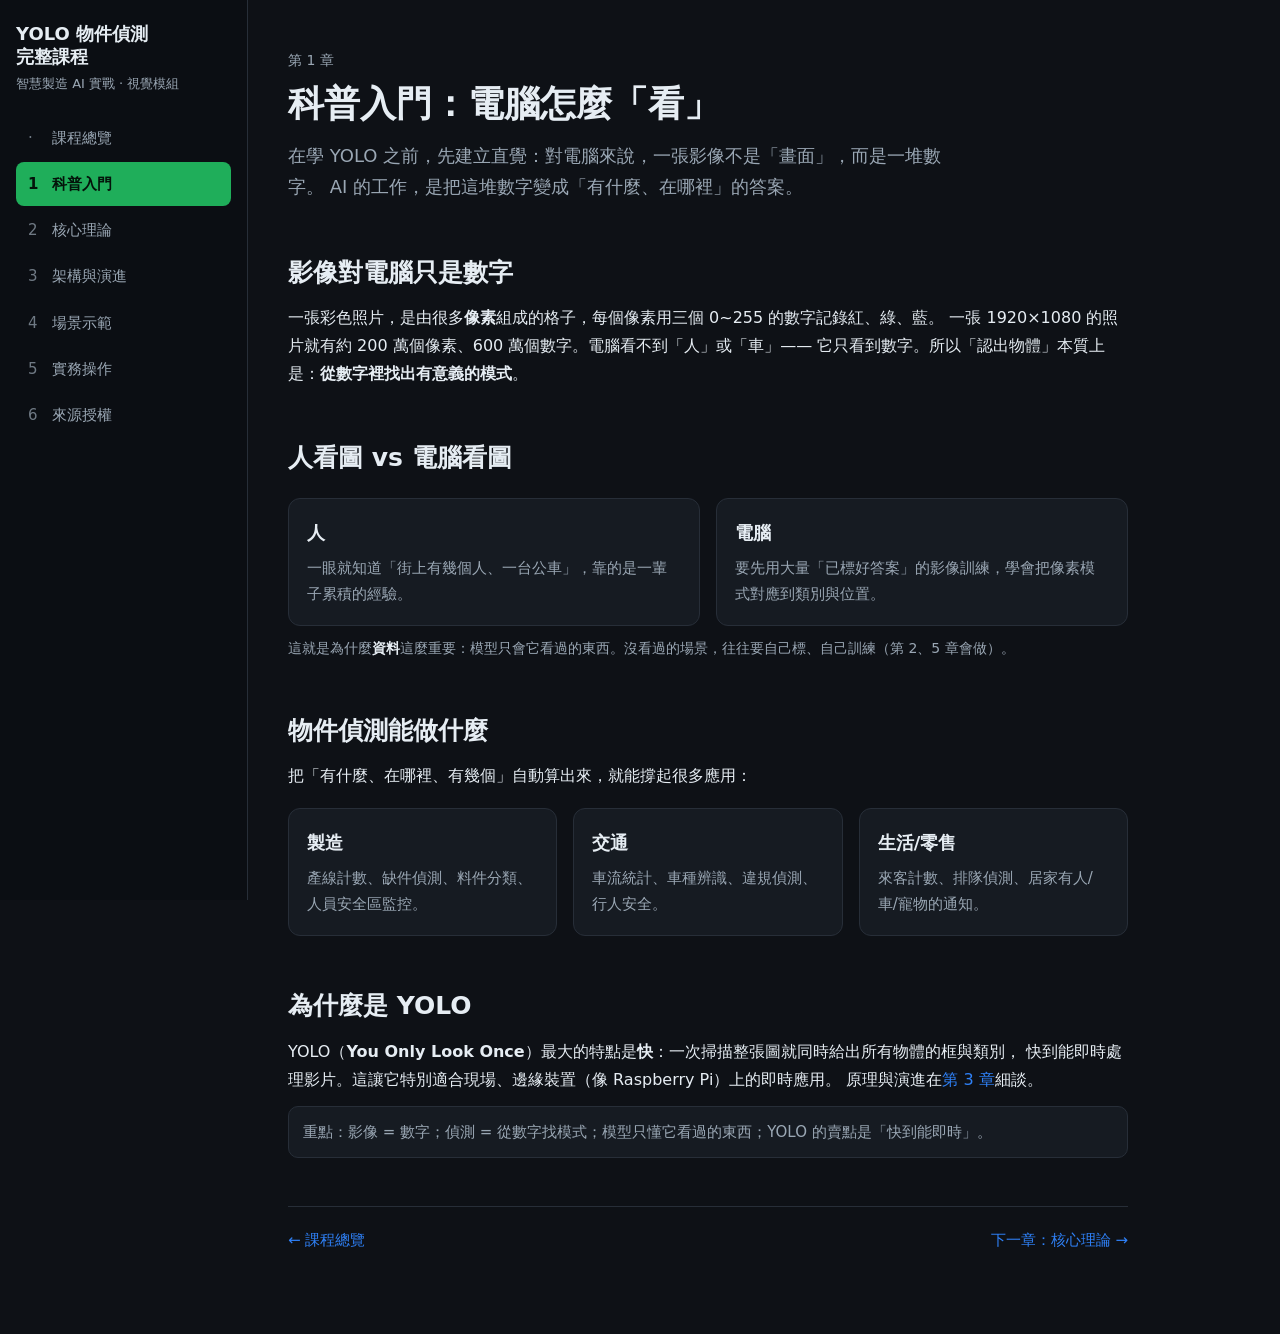
==== docs/01-intro.html @ c96a96fe "feat(course): 擴成完整多頁 YOLO 課程站（科普→理論→架構演進→示範→實務→來源） - docs/ 多頁章節 + assets/style.css 共用設計 + 側邊導覽 - 理論頁" ====
<!doctype html>
<html lang="zh-Hant">
<head>
<meta charset="utf-8">
<meta name="viewport" content="width=device-width, initial-scale=1">
<title>科普入門 — YOLO 物件偵測完整課程</title>
<link rel="stylesheet" href="assets/style.css">
</head>
<body>
<aside class="sb">
  <div class="title">YOLO 物件偵測<br>完整課程</div>
  <div class="sub">智慧製造 AI 實戰 · 視覺模組</div>
  <nav>
    <a href="index.html"><span class="n">·</span> 課程總覽</a>
    <a href="01-intro.html" class="active"><span class="n">1</span> 科普入門</a>
    <a href="02-theory.html"><span class="n">2</span> 核心理論</a>
    <a href="03-architecture.html"><span class="n">3</span> 架構與演進</a>
    <a href="04-demos.html"><span class="n">4</span> 場景示範</a>
    <a href="05-handson.html"><span class="n">5</span> 實務操作</a>
    <a href="06-credits.html"><span class="n">6</span> 來源授權</a>
  </nav>
</aside>
<main>
  <div class="crumb">第 1 章</div>
  <h1>科普入門：電腦怎麼「看」</h1>
  <p class="lead">在學 YOLO 之前，先建立直覺：對電腦來說，一張影像不是「畫面」，而是一堆數字。
  AI 的工作，是把這堆數字變成「有什麼、在哪裡」的答案。</p>

  <h2>影像對電腦只是數字</h2>
  <p>一張彩色照片，是由很多<b>像素</b>組成的格子，每個像素用三個 0~255 的數字記錄紅、綠、藍。
  一張 1920×1080 的照片就有約 200 萬個像素、600 萬個數字。電腦看不到「人」或「車」——
  它只看到數字。所以「認出物體」本質上是：<b>從數字裡找出有意義的模式</b>。</p>

  <h2>人看圖 vs 電腦看圖</h2>
  <div class="grid g2">
    <div class="card"><h3>人</h3><p>一眼就知道「街上有幾個人、一台公車」，靠的是一輩子累積的經驗。</p></div>
    <div class="card"><h3>電腦</h3><p>要先用大量「已標好答案」的影像訓練，學會把像素模式對應到類別與位置。</p></div>
  </div>
  <p class="mut small">這就是為什麼<b>資料</b>這麼重要：模型只會它看過的東西。沒看過的場景，往往要自己標、自己訓練（第 2、5 章會做）。</p>

  <h2>物件偵測能做什麼</h2>
  <p>把「有什麼、在哪裡、有幾個」自動算出來，就能撐起很多應用：</p>
  <div class="grid g3">
    <div class="card"><h3>製造</h3><p>產線計數、缺件偵測、料件分類、人員安全區監控。</p></div>
    <div class="card"><h3>交通</h3><p>車流統計、車種辨識、違規偵測、行人安全。</p></div>
    <div class="card"><h3>生活/零售</h3><p>來客計數、排隊偵測、居家有人/車/寵物的通知。</p></div>
  </div>

  <h2>為什麼是 YOLO</h2>
  <p>YOLO（<b>You Only Look Once</b>）最大的特點是<b>快</b>：一次掃描整張圖就同時給出所有物體的框與類別，
  快到能即時處理影片。這讓它特別適合現場、邊緣裝置（像 Raspberry Pi）上的即時應用。
  原理與演進在<a href="03-architecture.html">第 3 章</a>細談。</p>

  <div class="note">重點：影像 = 數字；偵測 = 從數字找模式；模型只懂它看過的東西；YOLO 的賣點是「快到能即時」。</div>

  <div class="pager">
    <a href="index.html">← 課程總覽</a>
    <a href="02-theory.html">下一章：核心理論 →</a>
  </div>
</main>
</body>
</html>
---- docs/assets/style.css ----
:root{
  --bg:#0e1116; --panel:#161b22; --line:#272e38; --txt:#e6edf3; --mut:#9aa7b4;
  --accent:#1fae5a; --accent2:#2f81f7; --orange:#ff9628; --sb:248px;
}
*{box-sizing:border-box} html{scroll-behavior:smooth}
body{margin:0;background:var(--bg);color:var(--txt);
  font-family:"PingFang TC","Noto Sans TC","Microsoft JhengHei",system-ui,sans-serif;
  line-height:1.75;-webkit-font-smoothing:antialiased}
a{color:var(--accent2);text-decoration:none} a:hover{text-decoration:underline}

/* sidebar */
.sb{position:fixed;top:0;left:0;width:var(--sb);height:100vh;overflow-y:auto;
  background:#0b0e13;border-right:1px solid var(--line);padding:22px 16px}
.sb .title{font-weight:800;font-size:18px;line-height:1.3;margin-bottom:4px}
.sb .sub{color:var(--mut);font-size:13px;margin-bottom:20px}
.sb nav{display:flex;flex-direction:column;gap:2px}
.sb nav a{color:var(--mut);font-size:15px;padding:9px 12px;border-radius:8px;display:flex;gap:10px;align-items:center}
.sb nav a:hover{background:var(--panel);color:var(--txt);text-decoration:none}
.sb nav a.active{background:var(--accent);color:#04130a;font-weight:700}
.sb nav a .n{font-variant-numeric:tabular-nums;opacity:.7;min-width:14px}
.sb nav a.active .n{opacity:1}

/* main */
main{margin-left:var(--sb);max-width:920px;padding:48px 40px 80px}
.crumb{color:var(--mut);font-size:14px;margin-bottom:8px}
h1{font-size:36px;line-height:1.25;margin:0 0 14px}
h2{font-size:25px;margin:40px 0 10px;padding-top:8px}
h3{font-size:18px;margin:22px 0 6px}
p{margin:10px 0} .lead{color:var(--mut);font-size:18px;max-width:680px}
.mut{color:var(--mut)} .small{font-size:14px}
b,strong{color:var(--txt)}

.tag{display:inline-block;font-size:13px;color:var(--accent);border:1px solid var(--accent);
  border-radius:999px;padding:3px 12px;margin-bottom:16px}
.btns{display:flex;gap:12px;flex-wrap:wrap;margin-top:22px}
.btn{display:inline-block;padding:11px 20px;border-radius:8px;font-weight:600;font-size:15px}
.btn.p{background:var(--accent);color:#04130a} .btn.p:hover{text-decoration:none;filter:brightness(1.08)}
.btn.s{background:var(--panel);color:var(--txt);border:1px solid var(--line)} .btn.s:hover{text-decoration:none;border-color:var(--mut)}

.grid{display:grid;gap:16px;margin-top:18px} .g2{grid-template-columns:1fr 1fr} .g3{grid-template-columns:repeat(3,1fr)}
.card{background:var(--panel);border:1px solid var(--line);border-radius:12px;padding:18px}
.card h3{margin:0 0 6px;color:var(--txt)} .card p{color:var(--mut);margin:6px 0 0;font-size:15px}
.card.link{transition:border-color .15s} a.card.link:hover{border-color:var(--accent);text-decoration:none}
.card .num{color:var(--accent);font-weight:800;font-size:14px}

figure{margin:22px 0} figure img{width:100%;border-radius:12px;border:1px solid var(--line);display:block}
figcaption{color:var(--mut);font-size:14px;margin-top:8px;text-align:center}

table{width:100%;border-collapse:collapse;margin-top:12px;font-size:15px}
th,td{border:1px solid var(--line);padding:9px 12px;text-align:left;vertical-align:top} th{background:var(--panel);color:var(--mut)}

.tabs{display:flex;gap:8px;flex-wrap:wrap;margin:14px 0}
.tab{padding:8px 14px;border-radius:999px;border:1px solid var(--line);background:var(--panel);color:var(--mut);cursor:pointer;font-size:14px}
.tab.active{background:var(--accent);color:#04130a;border-color:var(--accent);font-weight:600}
video{width:100%;border-radius:12px;border:1px solid var(--line);background:#000;display:block}
.note{color:var(--mut);font-size:15px;margin-top:12px;padding:12px 14px;background:var(--panel);border:1px solid var(--line);border-radius:10px}

ol.steps{list-style:none;counter-reset:s;padding:0;margin:14px 0 0;display:grid;gap:10px}
ol.steps li{counter-increment:s;background:var(--panel);border:1px solid var(--line);border-radius:10px;padding:12px 14px 12px 54px;position:relative;color:var(--mut);font-size:15px}
ol.steps li::before{content:counter(s);position:absolute;left:12px;top:11px;width:30px;height:30px;border-radius:50%;background:var(--accent);color:#04130a;font-weight:700;text-align:center;line-height:30px}
ol.steps li b{color:var(--txt)}

.timeline{border-left:2px solid var(--line);margin:18px 0 0;padding:0 0 0 22px}
.timeline .ev{position:relative;padding:0 0 22px}
.timeline .ev::before{content:"";position:absolute;left:-29px;top:4px;width:12px;height:12px;border-radius:50%;background:var(--accent);border:2px solid var(--bg)}
.timeline .yr{font-weight:700;color:var(--accent2)}
.pager{display:flex;justify-content:space-between;margin-top:48px;gap:12px;border-top:1px solid var(--line);padding-top:20px}
.pager a{font-size:15px}
ul.credits{list-style:none;padding:0;margin:10px 0 0;color:var(--mut);font-size:15px}
ul.credits li{padding:8px 0;border-bottom:1px solid var(--line)}

@media(max-width:860px){
  .sb{position:static;width:auto;height:auto;border-right:none;border-bottom:1px solid var(--line)}
  .sb nav{flex-direction:row;flex-wrap:wrap}
  main{margin-left:0;padding:28px 18px 60px}
  .g2,.g3{grid-template-columns:1fr} h1{font-size:30px}
}
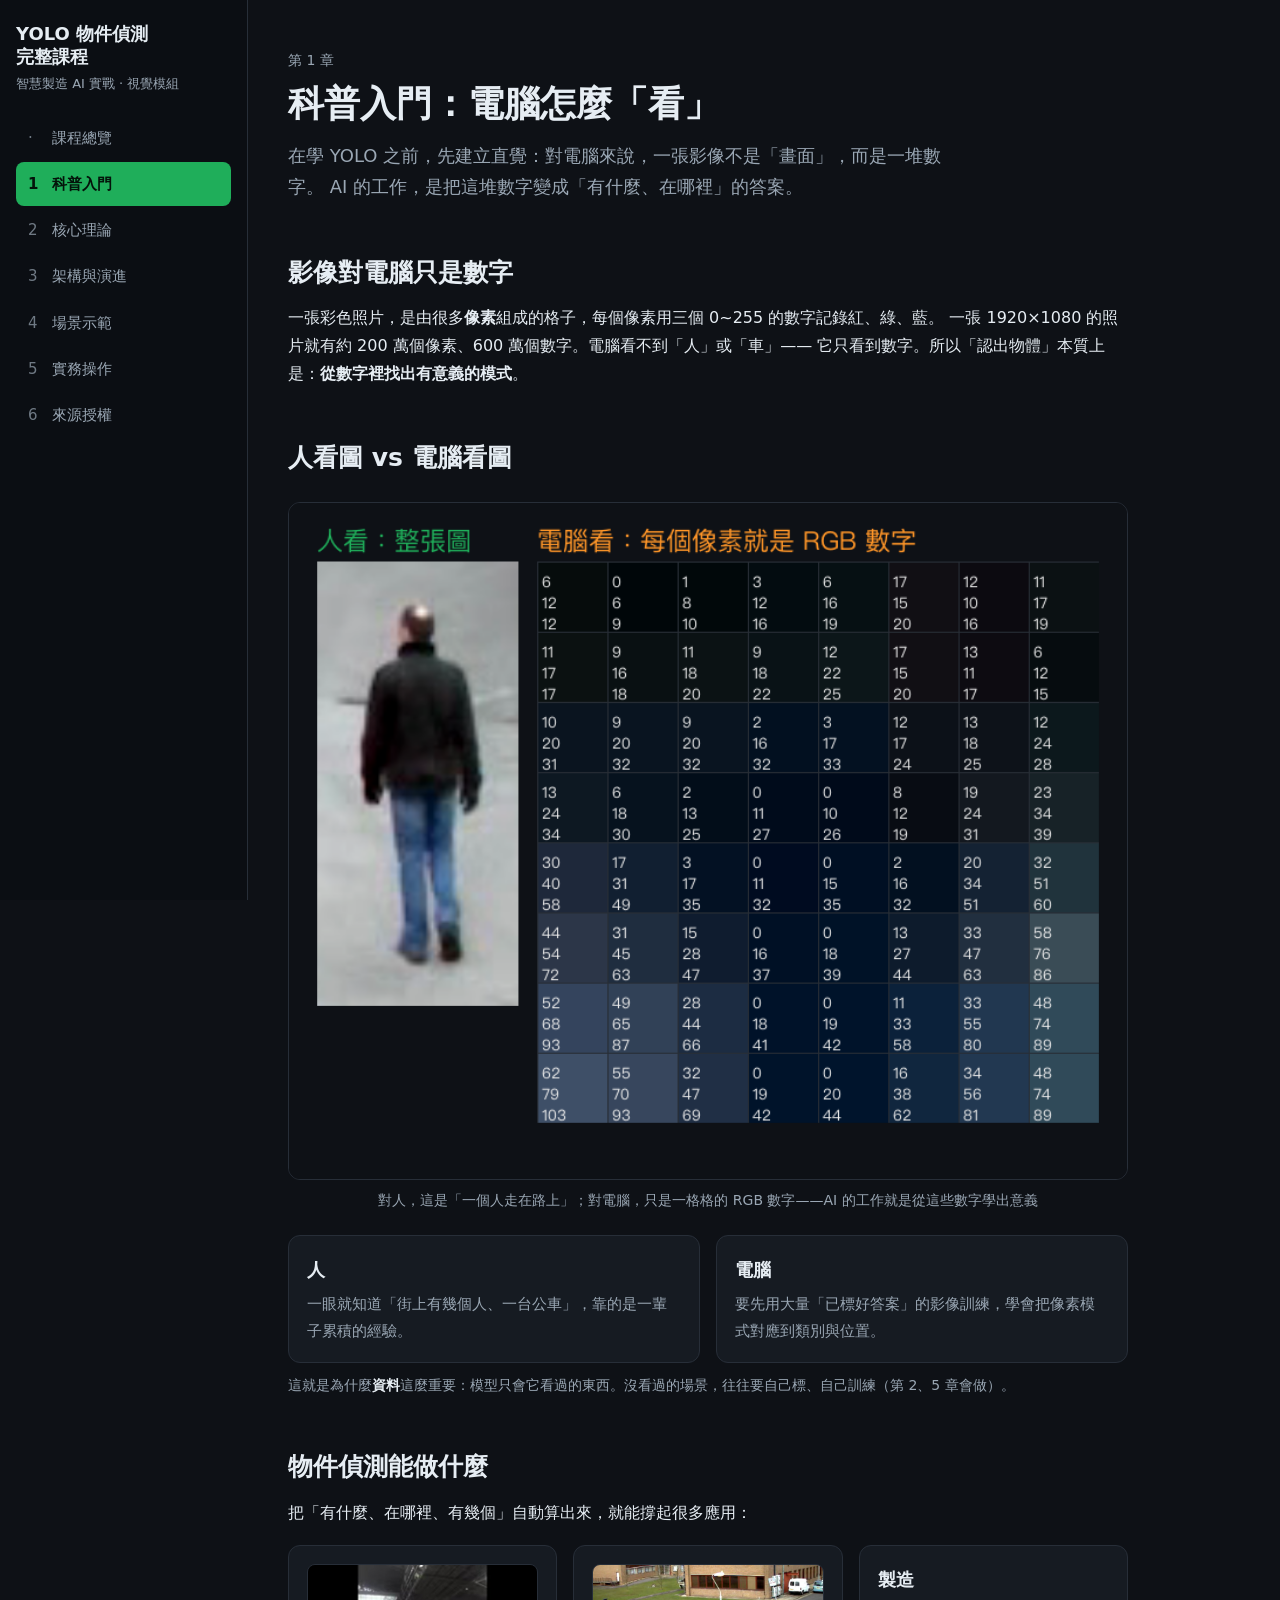
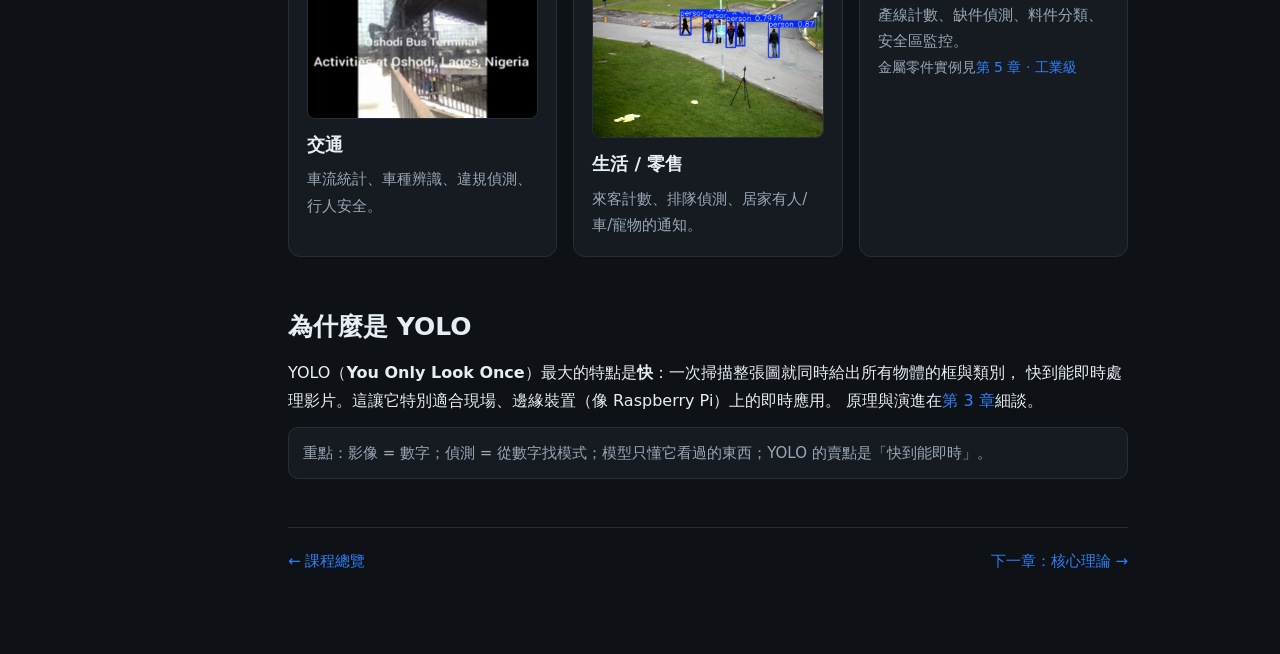
==== commit 21be0ced: "fix(course): 依回饋補圖示 — 修解剖圖溢出 + 人vs電腦/標註/偵測運作/應用實拍 - label_anatomy 修正 chip 溢出被圖例遮住 - 新增 human_vs_comp" ====
--- a/docs/01-intro.html
+++ b/docs/01-intro.html
@@ -32,6 +32,10 @@
   它只看到數字。所以「認出物體」本質上是：<b>從數字裡找出有意義的模式</b>。</p>
 
   <h2>人看圖 vs 電腦看圖</h2>
+  <figure>
+    <img src="media/human_vs_computer.png" alt="人看整張圖 vs 電腦看像素 RGB 數字">
+    <figcaption>對人，這是「一個人走在路上」；對電腦，只是一格格的 RGB 數字——AI 的工作就是從這些數字學出意義</figcaption>
+  </figure>
   <div class="grid g2">
     <div class="card"><h3>人</h3><p>一眼就知道「街上有幾個人、一台公車」，靠的是一輩子累積的經驗。</p></div>
     <div class="card"><h3>電腦</h3><p>要先用大量「已標好答案」的影像訓練，學會把像素模式對應到類別與位置。</p></div>
@@ -41,9 +45,9 @@
   <h2>物件偵測能做什麼</h2>
   <p>把「有什麼、在哪裡、有幾個」自動算出來，就能撐起很多應用：</p>
   <div class="grid g3">
-    <div class="card"><h3>製造</h3><p>產線計數、缺件偵測、料件分類、人員安全區監控。</p></div>
-    <div class="card"><h3>交通</h3><p>車流統計、車種辨識、違規偵測、行人安全。</p></div>
-    <div class="card"><h3>生活/零售</h3><p>來客計數、排隊偵測、居家有人/車/寵物的通知。</p></div>
+    <div class="card"><img src="media/app_traffic.jpg" alt="交通場景偵測"><h3>交通</h3><p>車流統計、車種辨識、違規偵測、行人安全。</p></div>
+    <div class="card"><img src="media/app_life.jpg" alt="人流場景偵測"><h3>生活 / 零售</h3><p>來客計數、排隊偵測、居家有人/車/寵物的通知。</p></div>
+    <div class="card"><h3>製造</h3><p>產線計數、缺件偵測、料件分類、安全區監控。<br><span class="mut small">金屬零件實例見<a href="05-handson.html">第 5 章 · 工業級</a></span></p></div>
   </div>
 
   <h2>為什麼是 YOLO</h2>
--- a/docs/assets/style.css
+++ b/docs/assets/style.css
@@ -42,6 +42,7 @@
 .card h3{margin:0 0 6px;color:var(--txt)} .card p{color:var(--mut);margin:6px 0 0;font-size:15px}
 .card.link{transition:border-color .15s} a.card.link:hover{border-color:var(--accent);text-decoration:none}
 .card .num{color:var(--accent);font-weight:800;font-size:14px}
+.card img{width:100%;border-radius:8px;margin-bottom:10px;border:1px solid var(--line);display:block}
 
 figure{margin:22px 0} figure img{width:100%;border-radius:12px;border:1px solid var(--line);display:block}
 figcaption{color:var(--mut);font-size:14px;margin-top:8px;text-align:center}
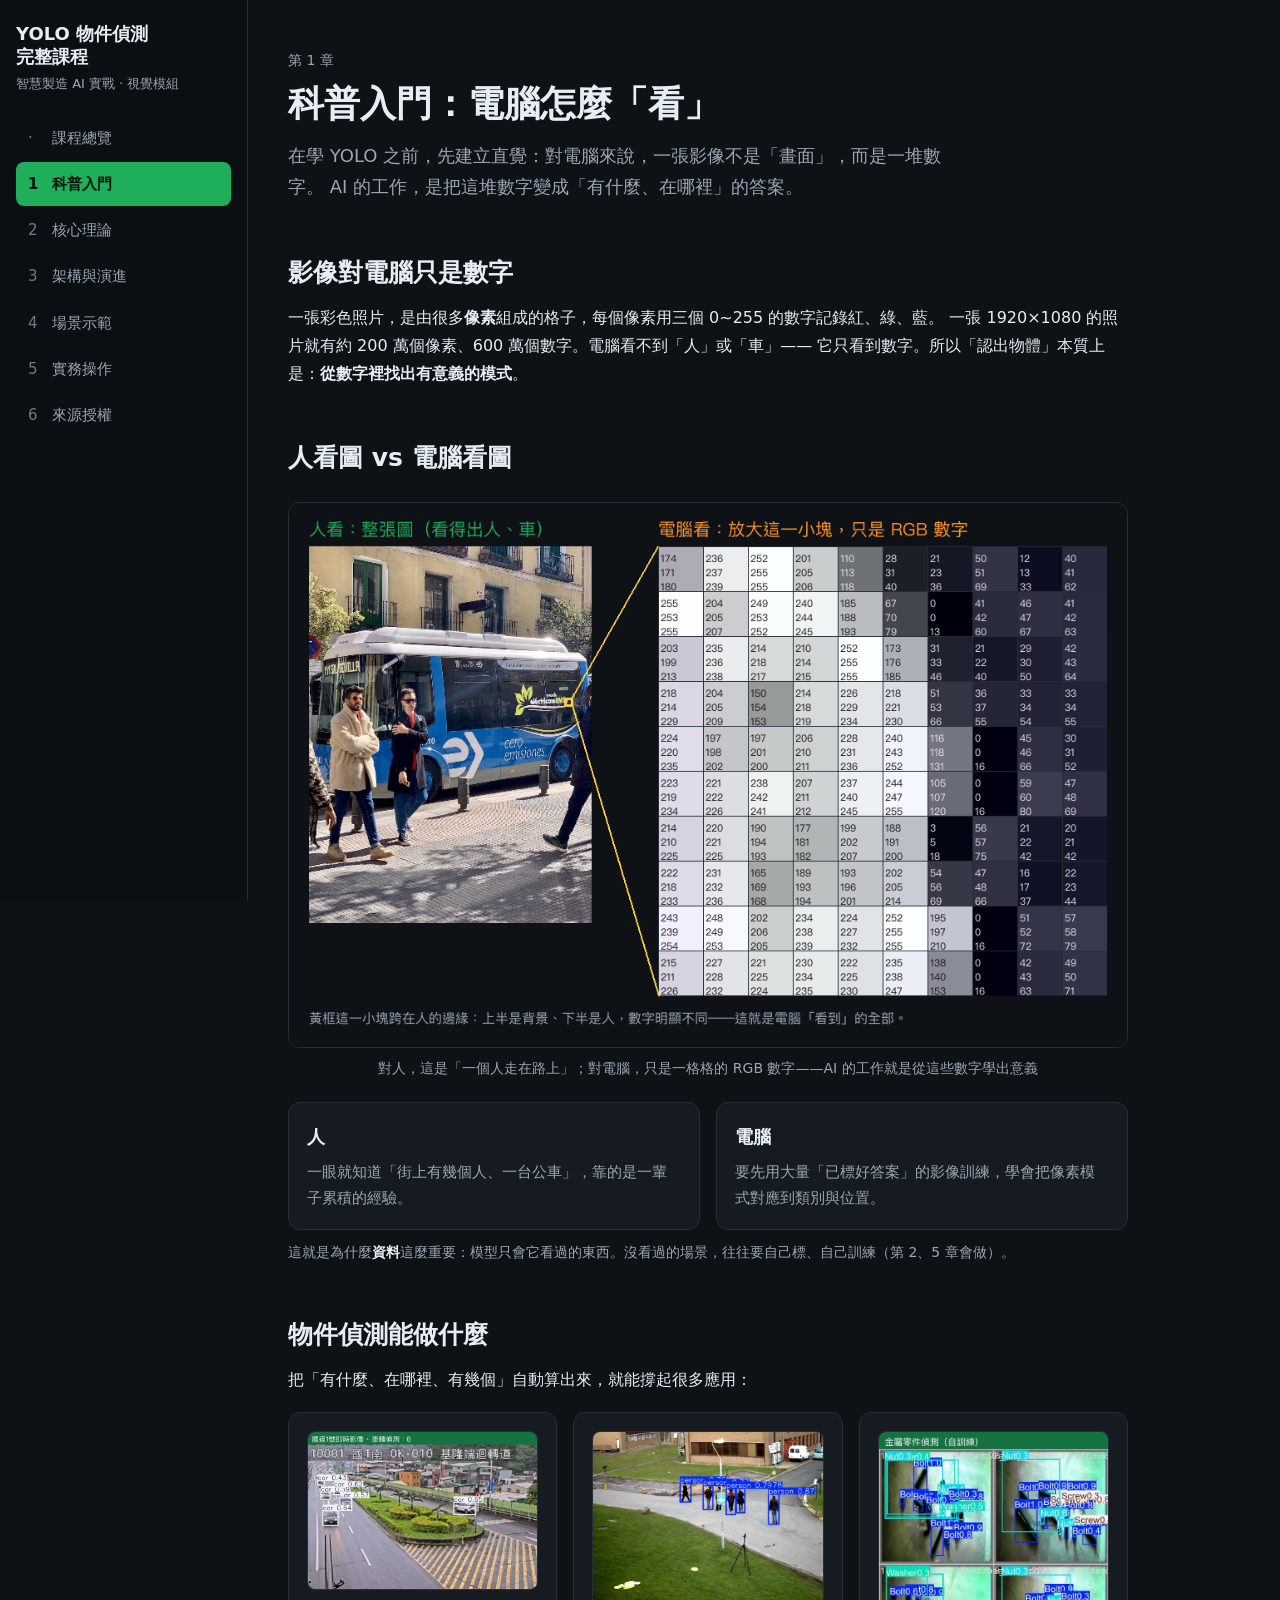
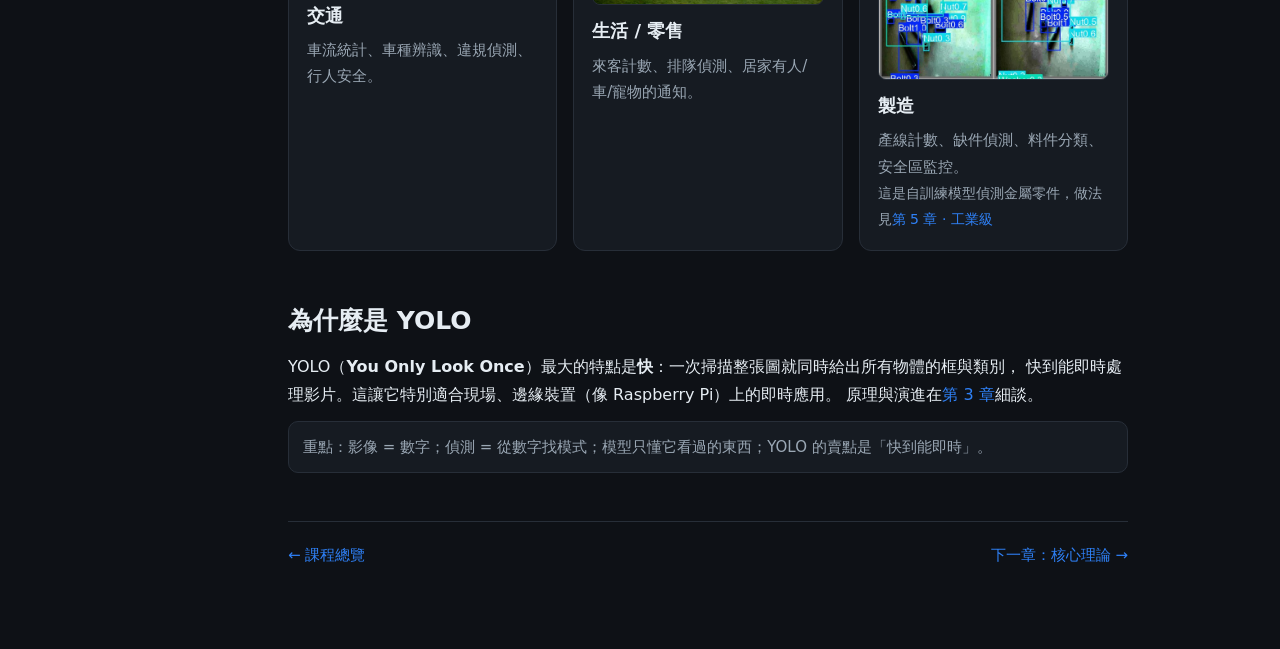
==== commit 844fa54c: "feat: 上站自訓練金屬零件成果（第三級成果圖 + 科普頁製造卡圖）" ====
--- a/docs/01-intro.html
+++ b/docs/01-intro.html
@@ -47,7 +47,7 @@
   <div class="grid g3">
     <div class="card"><img src="media/app_traffic.jpg" alt="交通場景偵測"><h3>交通</h3><p>車流統計、車種辨識、違規偵測、行人安全。</p></div>
     <div class="card"><img src="media/app_life.jpg" alt="人流場景偵測"><h3>生活 / 零售</h3><p>來客計數、排隊偵測、居家有人/車/寵物的通知。</p></div>
-    <div class="card"><h3>製造</h3><p>產線計數、缺件偵測、料件分類、安全區監控。<br><span class="mut small">金屬零件實例見<a href="05-handson.html">第 5 章 · 工業級</a></span></p></div>
+    <div class="card"><img src="media/app_factory.jpg" alt="自訓練金屬零件偵測"><h3>製造</h3><p>產線計數、缺件偵測、料件分類、安全區監控。<br><span class="mut small">這是自訓練模型偵測金屬零件，做法見<a href="05-handson.html">第 5 章 · 工業級</a></span></p></div>
   </div>
 
   <h2>為什麼是 YOLO</h2>
--- a/docs/assets/style.css
+++ b/docs/assets/style.css
@@ -70,6 +70,33 @@
 ul.credits{list-style:none;padding:0;margin:10px 0 0;color:var(--mut);font-size:15px}
 ul.credits li{padding:8px 0;border-bottom:1px solid var(--line)}
 
+/* level blocks */
+.level{border:1px solid var(--line);border-radius:14px;padding:4px 20px 20px;margin:20px 0;background:#12161c}
+.level .lvtag{display:inline-block;margin:18px 0 0;font-size:13px;font-weight:700;color:#04130a;background:var(--accent);border-radius:999px;padding:3px 12px}
+.level h2{margin-top:8px;border:0}
+
+/* mockups */
+.mock{border:1px solid var(--line);border-radius:10px;overflow:hidden;margin:14px 0;background:#0b0e13}
+.mock .bar{display:flex;align-items:center;gap:8px;padding:8px 12px;background:#161b22;border-bottom:1px solid var(--line);font-size:13px;color:var(--mut)}
+.mock .bar .dot{width:11px;height:11px;border-radius:50%} .dot.r{background:#ff5f56}.dot.y{background:#ffbd2e}.dot.g{background:#27c93f}
+.mock .bar .pill{margin-left:auto;background:var(--accent);color:#04130a;border-radius:999px;padding:2px 10px;font-weight:700;font-size:12px}
+.mock pre{margin:0;padding:14px 16px;font-family:"SF Mono",Consolas,monospace;font-size:13.5px;color:#d7e0ea;white-space:pre-wrap;line-height:1.6}
+.mock pre .c{color:#7d8aa0} .mock pre .k{color:#79c0ff} .mock pre .o{color:#56d364}
+
+/* live camera */
+.cam{position:relative;border:1px solid var(--line);border-radius:12px;overflow:hidden;background:#000}
+.cam img{width:100%;display:block}
+.cam .live{position:absolute;top:10px;left:10px;background:#e5484d;color:#fff;font-size:12px;font-weight:700;padding:3px 9px;border-radius:999px;letter-spacing:.5px}
+.cam .src{position:absolute;bottom:0;left:0;right:0;background:rgba(0,0,0,.55);color:#cdd6e0;font-size:12px;padding:5px 10px}
+
+/* login gate */
+.gate{border:1px dashed var(--accent);border-radius:12px;padding:22px;text-align:center;background:#10160f;margin:14px 0}
+.gate h3{color:var(--txt);margin:0 0 6px} .gate p{color:var(--mut);font-size:14px;margin:6px 0 14px}
+.gate .setup{margin-top:14px;font-size:12.5px;color:#7d8aa0}
+.flow{display:flex;flex-wrap:wrap;gap:8px;align-items:center;margin:14px 0;color:var(--mut);font-size:14px}
+.flow .b{background:var(--panel);border:1px solid var(--line);border-radius:8px;padding:8px 12px}
+.flow .a{color:var(--accent)}
+
 @media(max-width:860px){
   .sb{position:static;width:auto;height:auto;border-right:none;border-bottom:1px solid var(--line)}
   .sb nav{flex-direction:row;flex-wrap:wrap}
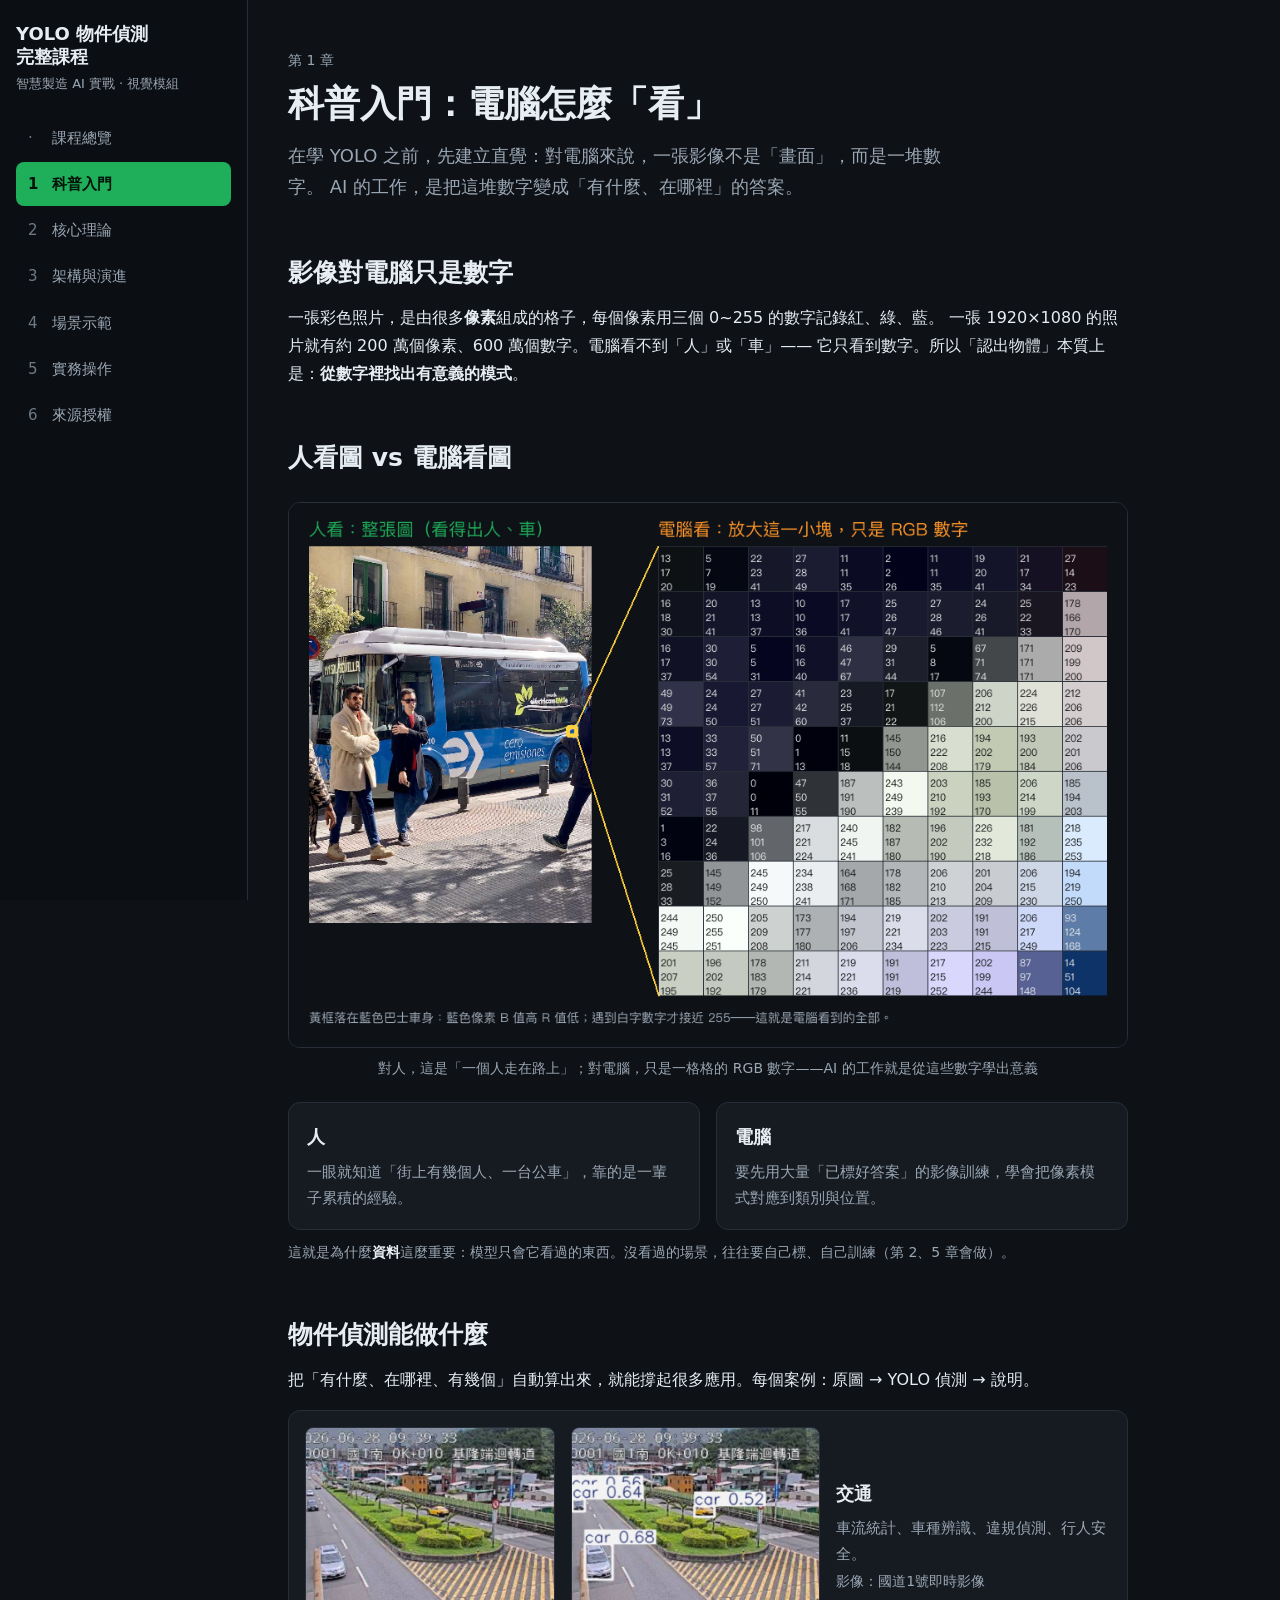
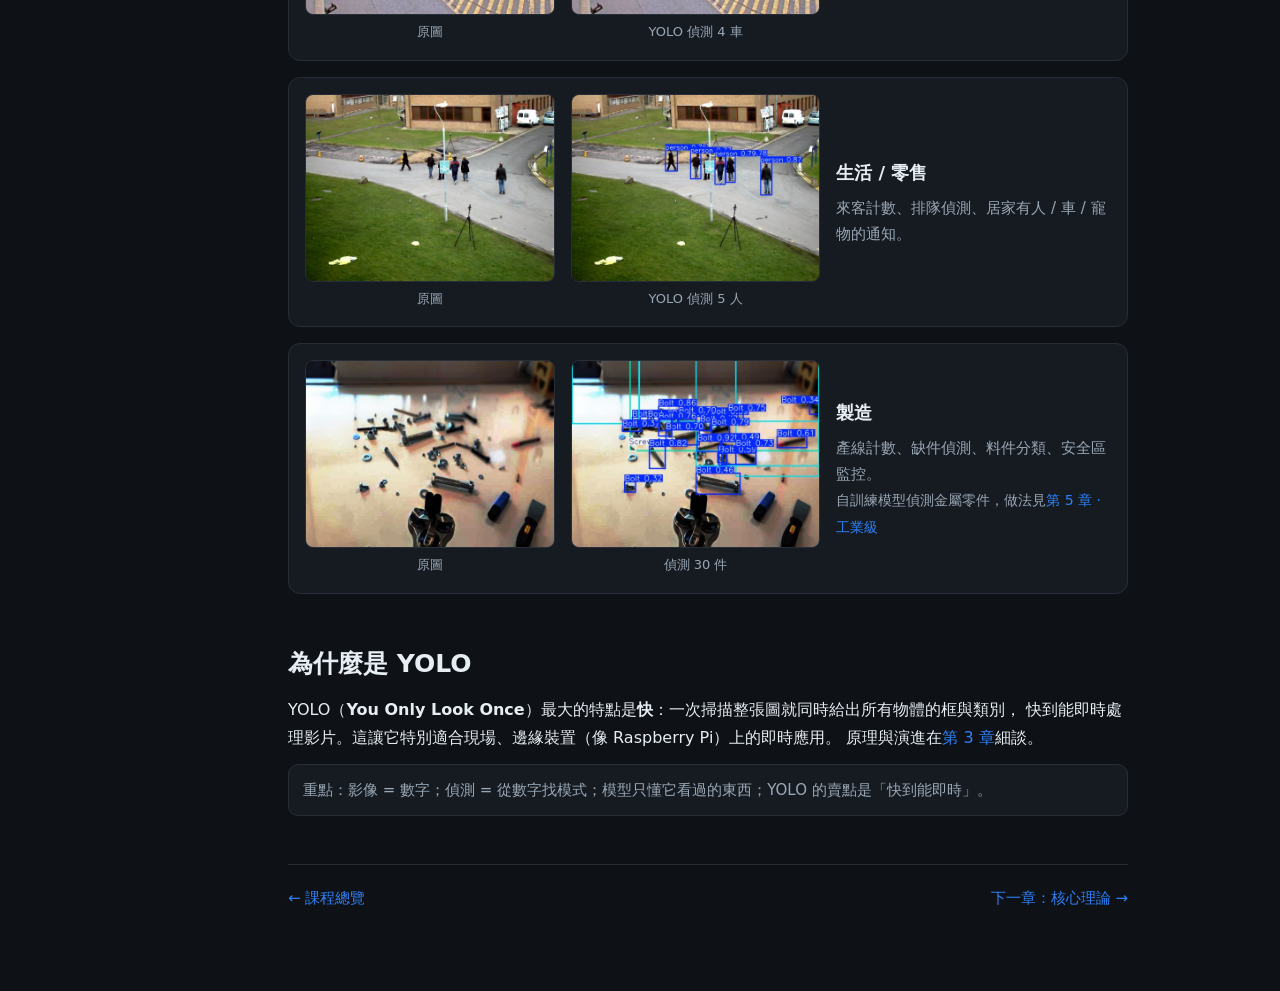
==== commit 5ee5b743: "feat(intro): 應用案例改直式堆疊，每案 before｜after｜說明 三格（交通/生活/製造），圖放大" ====
--- a/docs/01-intro.html
+++ b/docs/01-intro.html
@@ -43,11 +43,24 @@
   <p class="mut small">這就是為什麼<b>資料</b>這麼重要：模型只會它看過的東西。沒看過的場景，往往要自己標、自己訓練（第 2、5 章會做）。</p>
 
   <h2>物件偵測能做什麼</h2>
-  <p>把「有什麼、在哪裡、有幾個」自動算出來，就能撐起很多應用：</p>
-  <div class="grid g3">
-    <div class="card"><img src="media/app_traffic.jpg" alt="交通場景偵測"><h3>交通</h3><p>車流統計、車種辨識、違規偵測、行人安全。</p></div>
-    <div class="card"><img src="media/app_life.jpg" alt="人流場景偵測"><h3>生活 / 零售</h3><p>來客計數、排隊偵測、居家有人/車/寵物的通知。</p></div>
-    <div class="card"><img src="media/app_factory.jpg" alt="自訓練金屬零件偵測"><h3>製造</h3><p>產線計數、缺件偵測、料件分類、安全區監控。<br><span class="mut small">這是自訓練模型偵測金屬零件，做法見<a href="05-handson.html">第 5 章 · 工業級</a></span></p></div>
+  <p>把「有什麼、在哪裡、有幾個」自動算出來，就能撐起很多應用。每個案例：原圖 → YOLO 偵測 → 說明。</p>
+
+  <div class="case">
+    <figure><img src="media/app_traffic_before.jpg" alt="交通原圖"><figcaption>原圖</figcaption></figure>
+    <figure><img src="media/app_traffic_after.jpg" alt="交通偵測"><figcaption>YOLO 偵測 4 車</figcaption></figure>
+    <div class="desc"><h3>交通</h3><p>車流統計、車種辨識、違規偵測、行人安全。<br><span class="small">影像：國道1號即時影像</span></p></div>
+  </div>
+
+  <div class="case">
+    <figure><img src="media/app_life_before.jpg" alt="生活原圖"><figcaption>原圖</figcaption></figure>
+    <figure><img src="media/app_life_after.jpg" alt="生活偵測"><figcaption>YOLO 偵測 5 人</figcaption></figure>
+    <div class="desc"><h3>生活 / 零售</h3><p>來客計數、排隊偵測、居家有人 / 車 / 寵物的通知。</p></div>
+  </div>
+
+  <div class="case">
+    <figure><img src="media/app_factory_before.jpg" alt="製造原圖"><figcaption>原圖</figcaption></figure>
+    <figure><img src="media/app_factory_after.jpg" alt="製造偵測"><figcaption>偵測 30 件</figcaption></figure>
+    <div class="desc"><h3>製造</h3><p>產線計數、缺件偵測、料件分類、安全區監控。<br><span class="small">自訓練模型偵測金屬零件，做法見<a href="05-handson.html">第 5 章 · 工業級</a></span></p></div>
   </div>
 
   <h2>為什麼是 YOLO</h2>
--- a/docs/assets/style.css
+++ b/docs/assets/style.css
@@ -43,6 +43,15 @@
 .card.link{transition:border-color .15s} a.card.link:hover{border-color:var(--accent);text-decoration:none}
 .card .num{color:var(--accent);font-weight:800;font-size:14px}
 .card img{width:100%;border-radius:8px;margin-bottom:10px;border:1px solid var(--line);display:block}
+/* 應用案例：直式堆疊，每案 before｜after｜說明 三格 */
+.case{display:grid;grid-template-columns:1fr 1fr 1.1fr;gap:16px;align-items:center;
+  background:var(--panel);border:1px solid var(--line);border-radius:12px;padding:16px;margin:16px 0}
+.case figure{margin:0}
+.case figure img{width:100%;border-radius:8px;border:1px solid var(--line);display:block}
+.case figcaption{color:var(--mut);font-size:13px;margin-top:6px;text-align:center}
+.case .desc h3{margin:0 0 6px}
+.case .desc p{color:var(--mut);font-size:15px;margin:0}
+@media(max-width:760px){.case{grid-template-columns:1fr}}
 
 figure{margin:22px 0} figure img{width:100%;border-radius:12px;border:1px solid var(--line);display:block}
 figcaption{color:var(--mut);font-size:14px;margin-top:8px;text-align:center}
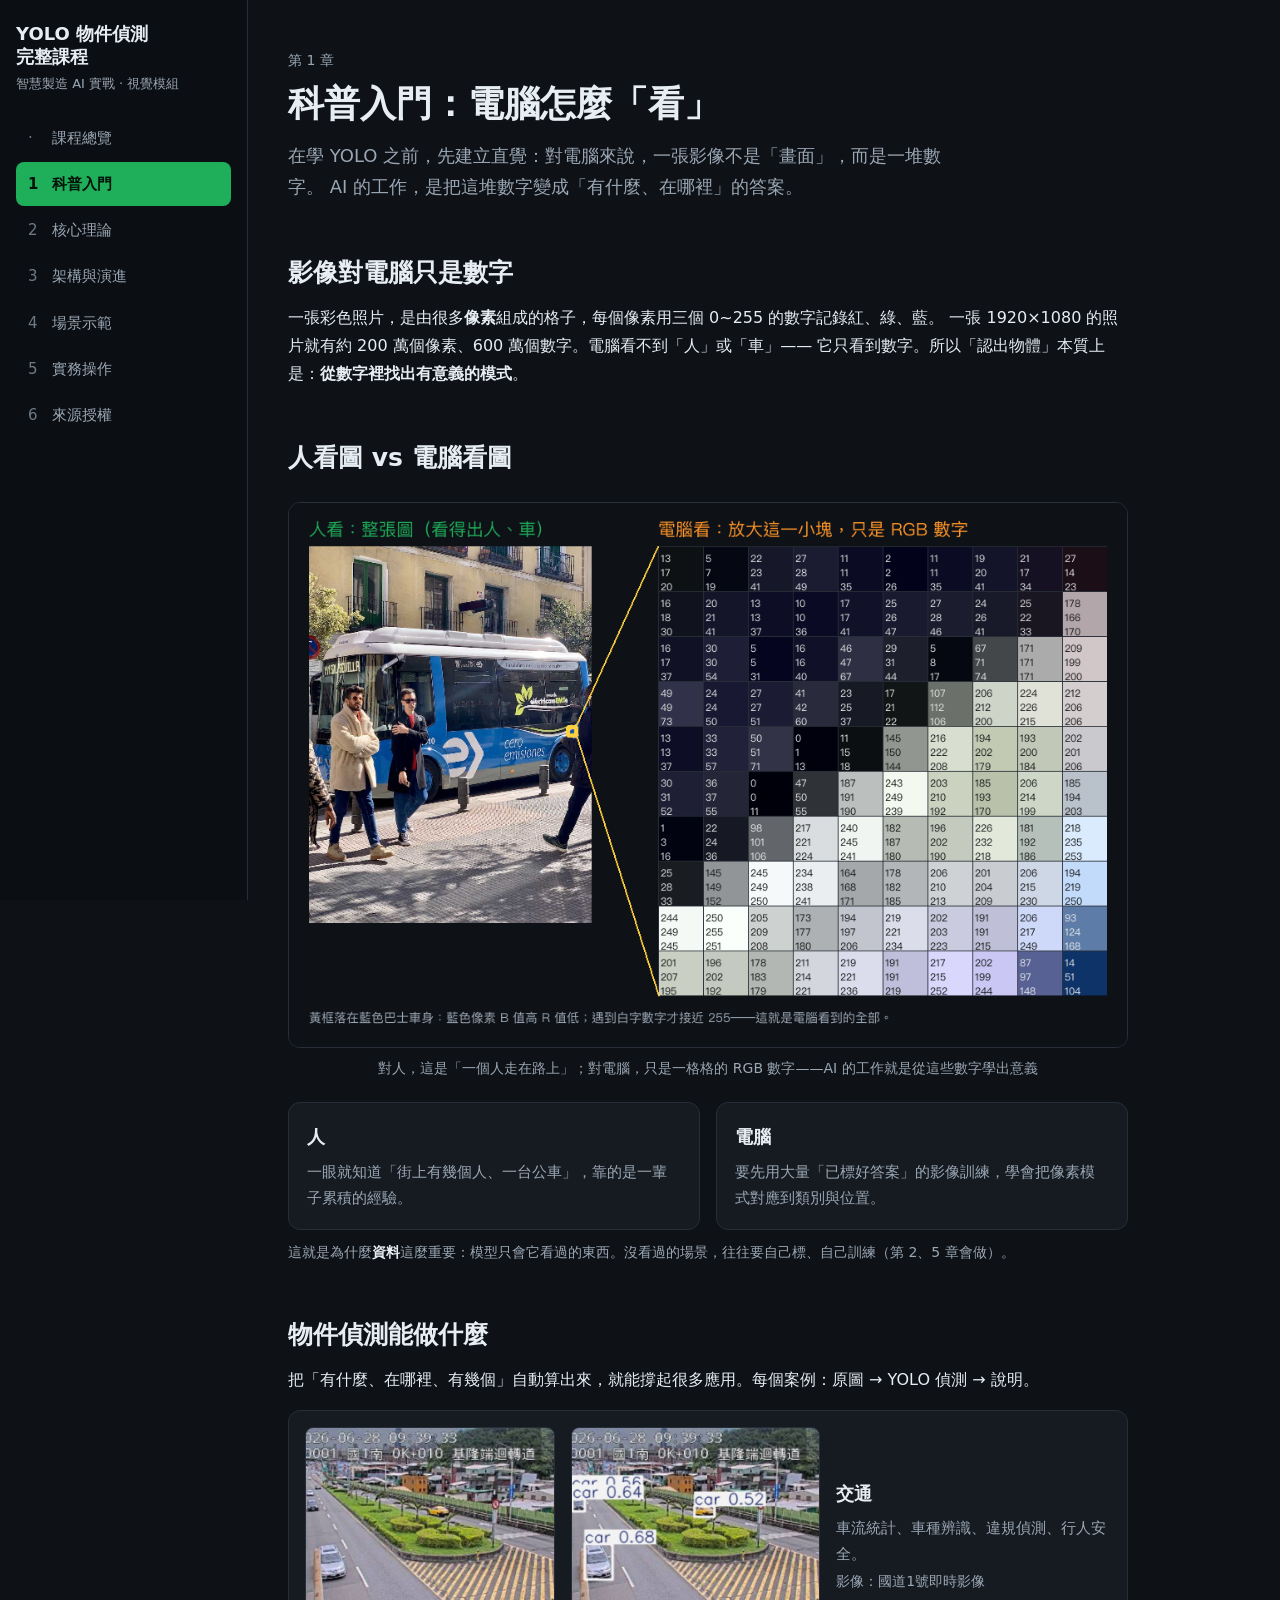
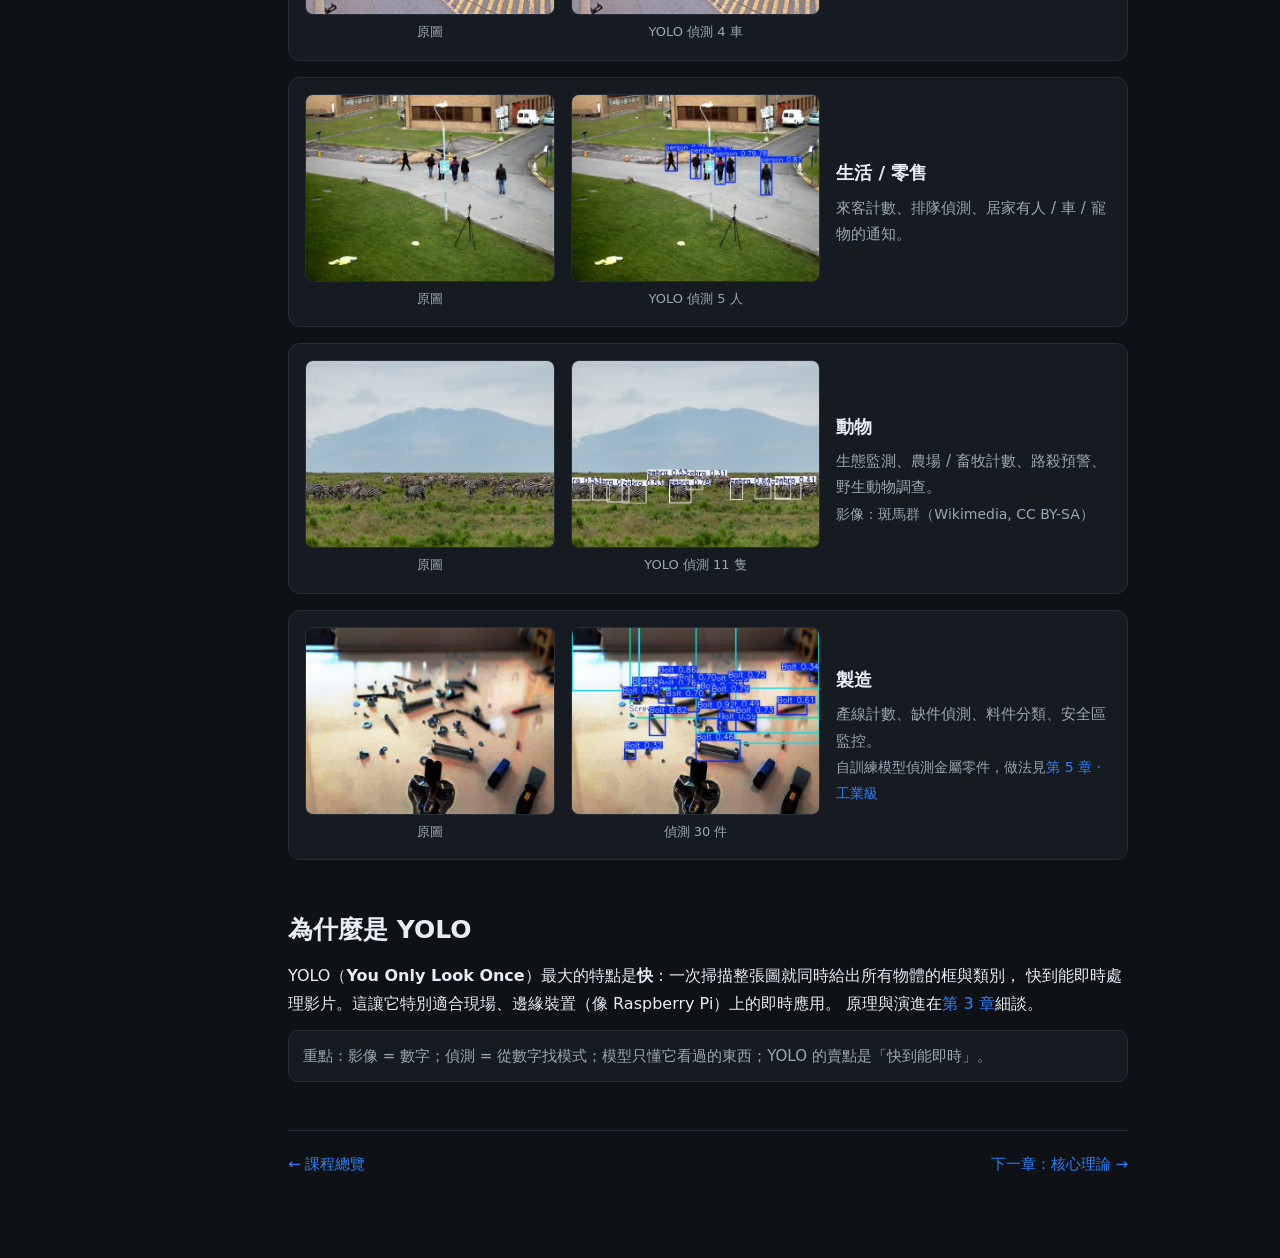
==== commit 962c7869: "feat(intro): 新增動物偵測案例(斑馬群 11 隻, CC BY-SA) + 來源頁補動物/Bolts 出處" ====
--- a/docs/01-intro.html
+++ b/docs/01-intro.html
@@ -58,6 +58,12 @@
   </div>
 
   <div class="case">
+    <figure><img src="media/app_animal_before.jpg" alt="動物原圖"><figcaption>原圖</figcaption></figure>
+    <figure><img src="media/app_animal_after.jpg" alt="動物偵測"><figcaption>YOLO 偵測 11 隻</figcaption></figure>
+    <div class="desc"><h3>動物</h3><p>生態監測、農場 / 畜牧計數、路殺預警、野生動物調查。<br><span class="small">影像：斑馬群（Wikimedia, CC BY-SA）</span></p></div>
+  </div>
+
+  <div class="case">
     <figure><img src="media/app_factory_before.jpg" alt="製造原圖"><figcaption>原圖</figcaption></figure>
     <figure><img src="media/app_factory_after.jpg" alt="製造偵測"><figcaption>偵測 30 件</figcaption></figure>
     <div class="desc"><h3>製造</h3><p>產線計數、缺件偵測、料件分類、安全區監控。<br><span class="small">自訓練模型偵測金屬零件，做法見<a href="05-handson.html">第 5 章 · 工業級</a></span></p></div>
